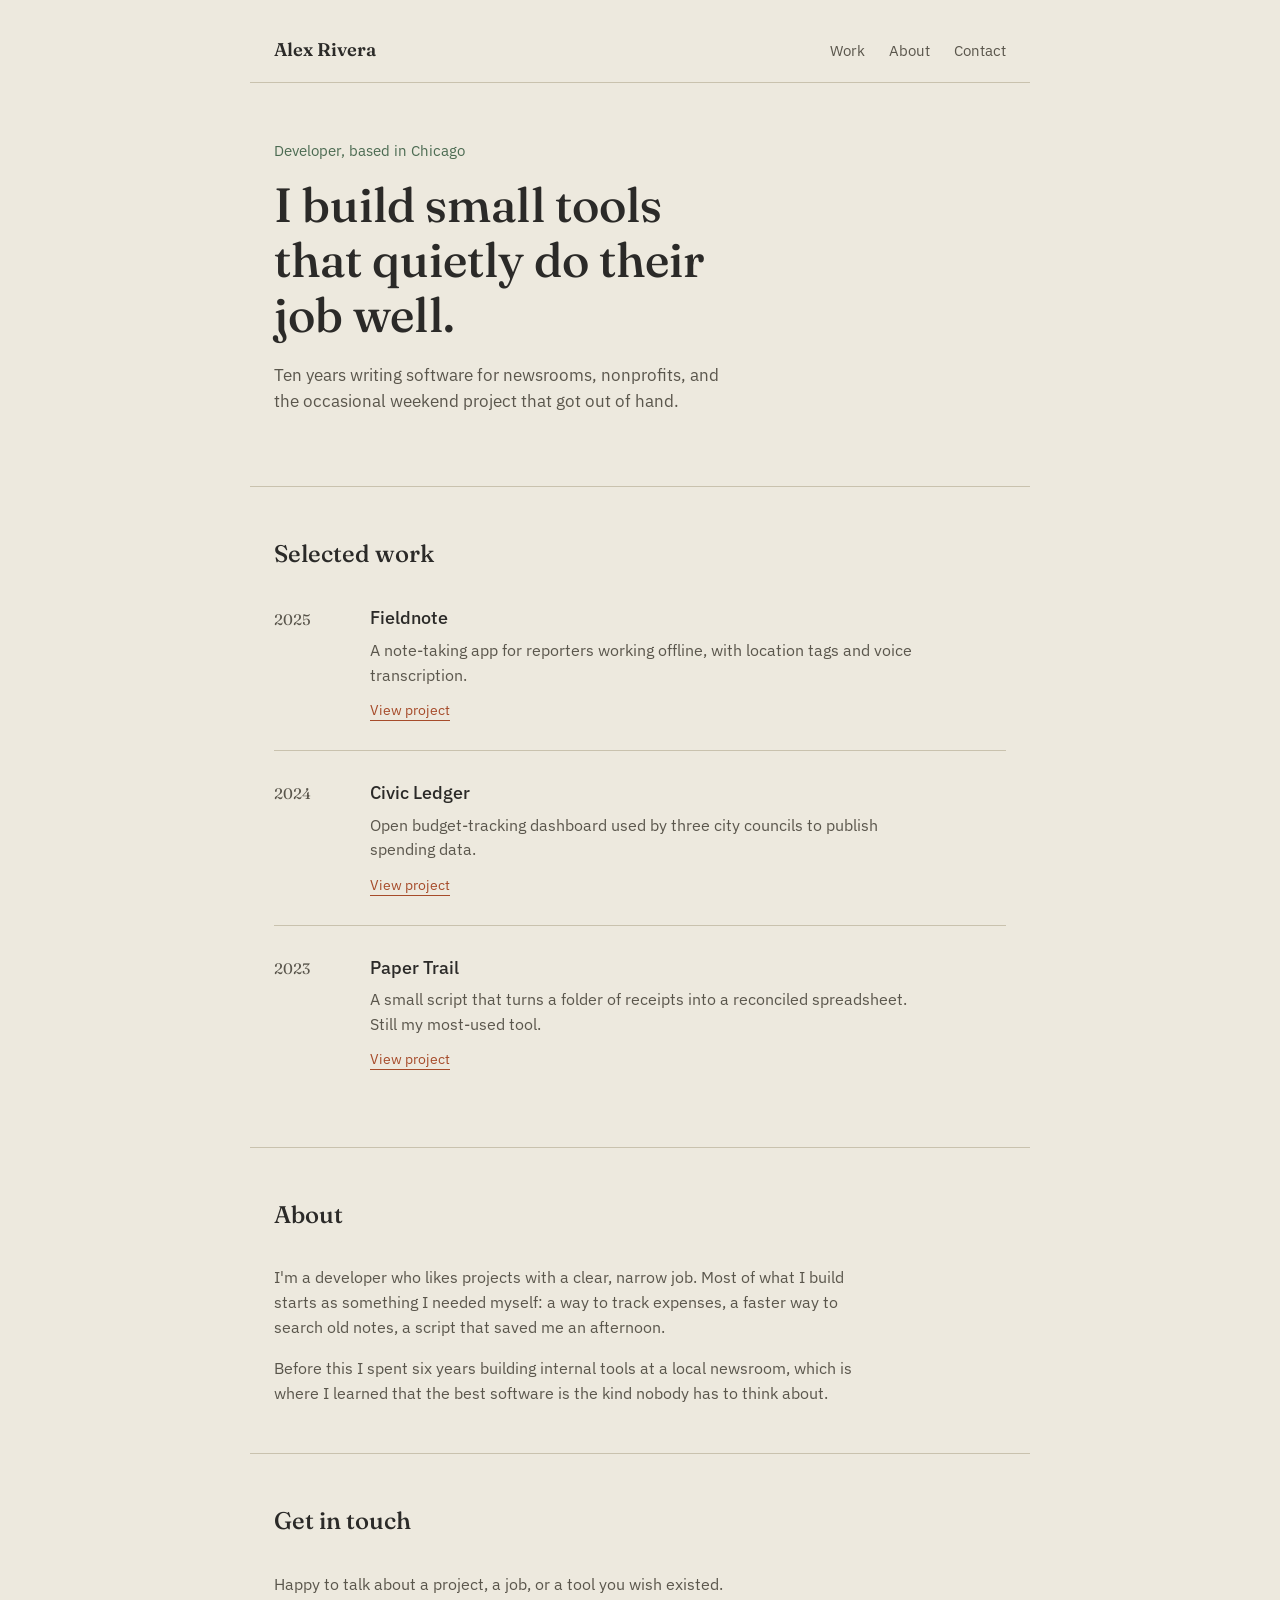
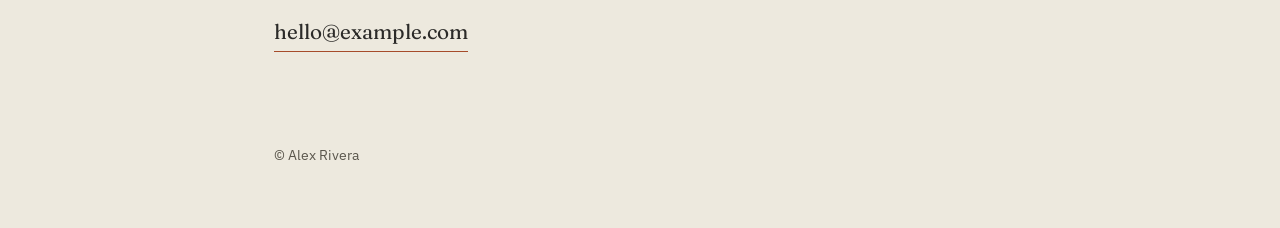
==== index.html @ 6ab623b2 "Add files via upload" ====
<!DOCTYPE html>
<html lang="en">
<head>
<meta charset="UTF-8">
<meta name="viewport" content="width=device-width, initial-scale=1.0">
<title>Alex Rivera — Maker &amp; Developer</title>
<meta name="description" content="Personal site of Alex Rivera, developer and maker of small useful things.">
<link rel="preconnect" href="https://fonts.googleapis.com">
<link rel="preconnect" href="https://fonts.gstatic.com" crossorigin>
<link href="https://fonts.googleapis.com/css2?family=Fraunces:opsz,wght@9..144,400;9..144,500;9..144,600&family=IBM+Plex+Sans:wght@400;500&display=swap" rel="stylesheet">
<link rel="stylesheet" href="style.css">
</head>
<body>

  <header class="topbar">
    <a href="#top" class="wordmark">Alex Rivera</a>
    <nav class="topnav">
      <a href="#work">Work</a>
      <a href="#about">About</a>
      <a href="#contact">Contact</a>
    </nav>
  </header>

  <main id="top">
    <section class="hero">
      <p class="hero-kicker">Developer, based in Chicago</p>
      <h1 class="hero-title">I build small tools<br>that quietly do their job well.</h1>
      <p class="hero-sub">Ten years writing software for newsrooms, nonprofits, and the occasional weekend project that got out of hand.</p>
    </section>

    <section id="work" class="work">
      <h2 class="section-title">Selected work</h2>

      <ul class="work-list">
        <li class="work-item">
          <div class="work-year">2025</div>
          <div class="work-body">
            <h3>Fieldnote</h3>
            <p>A note-taking app for reporters working offline, with location tags and voice transcription.</p>
            <a href="#" class="work-link">View project</a>
          </div>
        </li>
        <li class="work-item">
          <div class="work-year">2024</div>
          <div class="work-body">
            <h3>Civic Ledger</h3>
            <p>Open budget-tracking dashboard used by three city councils to publish spending data.</p>
            <a href="#" class="work-link">View project</a>
          </div>
        </li>
        <li class="work-item">
          <div class="work-year">2023</div>
          <div class="work-body">
            <h3>Paper Trail</h3>
            <p>A small script that turns a folder of receipts into a reconciled spreadsheet. Still my most-used tool.</p>
            <a href="#" class="work-link">View project</a>
          </div>
        </li>
      </ul>
    </section>

    <section id="about" class="about">
      <h2 class="section-title">About</h2>
      <div class="about-body">
        <p>I'm a developer who likes projects with a clear, narrow job. Most of what I build starts as something I needed myself: a way to track expenses, a faster way to search old notes, a script that saved me an afternoon.</p>
        <p>Before this I spent six years building internal tools at a local newsroom, which is where I learned that the best software is the kind nobody has to think about.</p>
      </div>
    </section>

    <section id="contact" class="contact">
      <h2 class="section-title">Get in touch</h2>
      <p class="contact-body">Happy to talk about a project, a job, or a tool you wish existed.</p>
      <a href="mailto:hello@example.com" class="contact-email">hello@example.com</a>
    </section>
  </main>

  <footer class="footer">
    <p>&copy; <span id="year"></span> Alex Rivera</p>
  </footer>

<script src="script.js"></script>
</body>
</html>
---- style.css ----
:root {
  --bg: #EDE9DE;
  --ink: #2B2A28;
  --ink-soft: #5A564C;
  --moss: #4C6B52;
  --sienna: #A64B2A;
  --line: #C9C2AE;
  --serif: 'Fraunces', Georgia, serif;
  --sans: 'IBM Plex Sans', -apple-system, BlinkMacSystemFont, sans-serif;
}

* { box-sizing: border-box; }

html {
  scroll-behavior: smooth;
}

@media (prefers-reduced-motion: reduce) {
  html { scroll-behavior: auto; }
  * { animation: none !important; transition: none !important; }
}

body {
  margin: 0;
  background: var(--bg);
  color: var(--ink);
  font-family: var(--sans);
  line-height: 1.55;
  -webkit-font-smoothing: antialiased;
}

a {
  color: inherit;
}

/* Topbar */

.topbar {
  max-width: 780px;
  margin: 0 auto;
  padding: 2.25rem 1.5rem 1rem;
  display: flex;
  justify-content: space-between;
  align-items: baseline;
  flex-wrap: wrap;
  gap: 0.75rem;
}

.wordmark {
  font-family: var(--serif);
  font-weight: 600;
  font-size: 1.15rem;
  text-decoration: none;
  color: var(--ink);
}

.topnav {
  display: flex;
  gap: 1.5rem;
}

.topnav a {
  text-decoration: none;
  font-size: 0.95rem;
  color: var(--ink-soft);
  border-bottom: 1px solid transparent;
  padding-bottom: 2px;
  transition: border-color 0.15s ease, color 0.15s ease;
}

.topnav a:hover,
.topnav a:focus-visible {
  color: var(--ink);
  border-color: var(--sienna);
}

/* Hero */

.hero {
  max-width: 780px;
  margin: 0 auto;
  padding: 3.5rem 1.5rem 4.5rem;
}

.hero-kicker {
  margin: 0 0 0.9rem;
  font-size: 0.95rem;
  color: var(--moss);
}

.hero-title {
  font-family: var(--serif);
  font-weight: 500;
  font-size: clamp(2rem, 5vw, 3rem);
  line-height: 1.15;
  margin: 0 0 1.25rem;
  max-width: 14ch;
}

.hero-sub {
  max-width: 46ch;
  font-size: 1.05rem;
  color: var(--ink-soft);
  margin: 0;
}

/* Sections */

main section {
  max-width: 780px;
  margin: 0 auto;
  padding: 3rem 1.5rem;
  border-top: 1px solid var(--line);
}

.section-title {
  font-family: var(--serif);
  font-weight: 500;
  font-size: 1.5rem;
  margin: 0 0 2rem;
}

/* Work */

.work-list {
  list-style: none;
  margin: 0;
  padding: 0;
}

.work-item {
  display: grid;
  grid-template-columns: 4.5rem 1fr;
  gap: 1.5rem;
  padding: 1.75rem 0;
  border-top: 1px solid var(--line);
}

.work-item:first-child {
  border-top: none;
  padding-top: 0;
}

.work-year {
  font-family: var(--serif);
  color: var(--ink-soft);
  font-size: 0.95rem;
  padding-top: 0.2rem;
}

.work-body h3 {
  margin: 0 0 0.4rem;
  font-size: 1.1rem;
  font-weight: 500;
}

.work-body p {
  margin: 0 0 0.6rem;
  color: var(--ink-soft);
  max-width: 55ch;
}

.work-link {
  font-size: 0.9rem;
  text-decoration: none;
  color: var(--sienna);
  border-bottom: 1px solid currentColor;
  padding-bottom: 1px;
}

.work-link:hover,
.work-link:focus-visible {
  color: var(--moss);
}

/* About */

.about-body p {
  max-width: 60ch;
  color: var(--ink-soft);
  margin: 0 0 1rem;
}

.about-body p:last-child {
  margin-bottom: 0;
}

/* Contact */

.contact-body {
  color: var(--ink-soft);
  margin: 0 0 1.25rem;
  max-width: 50ch;
}

.contact-email {
  display: inline-block;
  font-family: var(--serif);
  font-size: 1.3rem;
  text-decoration: none;
  color: var(--ink);
  border-bottom: 1px solid var(--sienna);
  padding-bottom: 2px;
}

.contact-email:hover,
.contact-email:focus-visible {
  color: var(--sienna);
}

/* Footer */

.footer {
  max-width: 780px;
  margin: 0 auto;
  padding: 2rem 1.5rem 3rem;
  color: var(--ink-soft);
  font-size: 0.85rem;
}

/* Focus visibility */

a:focus-visible {
  outline: 2px solid var(--moss);
  outline-offset: 2px;
}

/* Responsive */

@media (max-width: 480px) {
  .work-item {
    grid-template-columns: 1fr;
    gap: 0.4rem;
  }
  .topbar {
    padding-top: 1.75rem;
  }
}
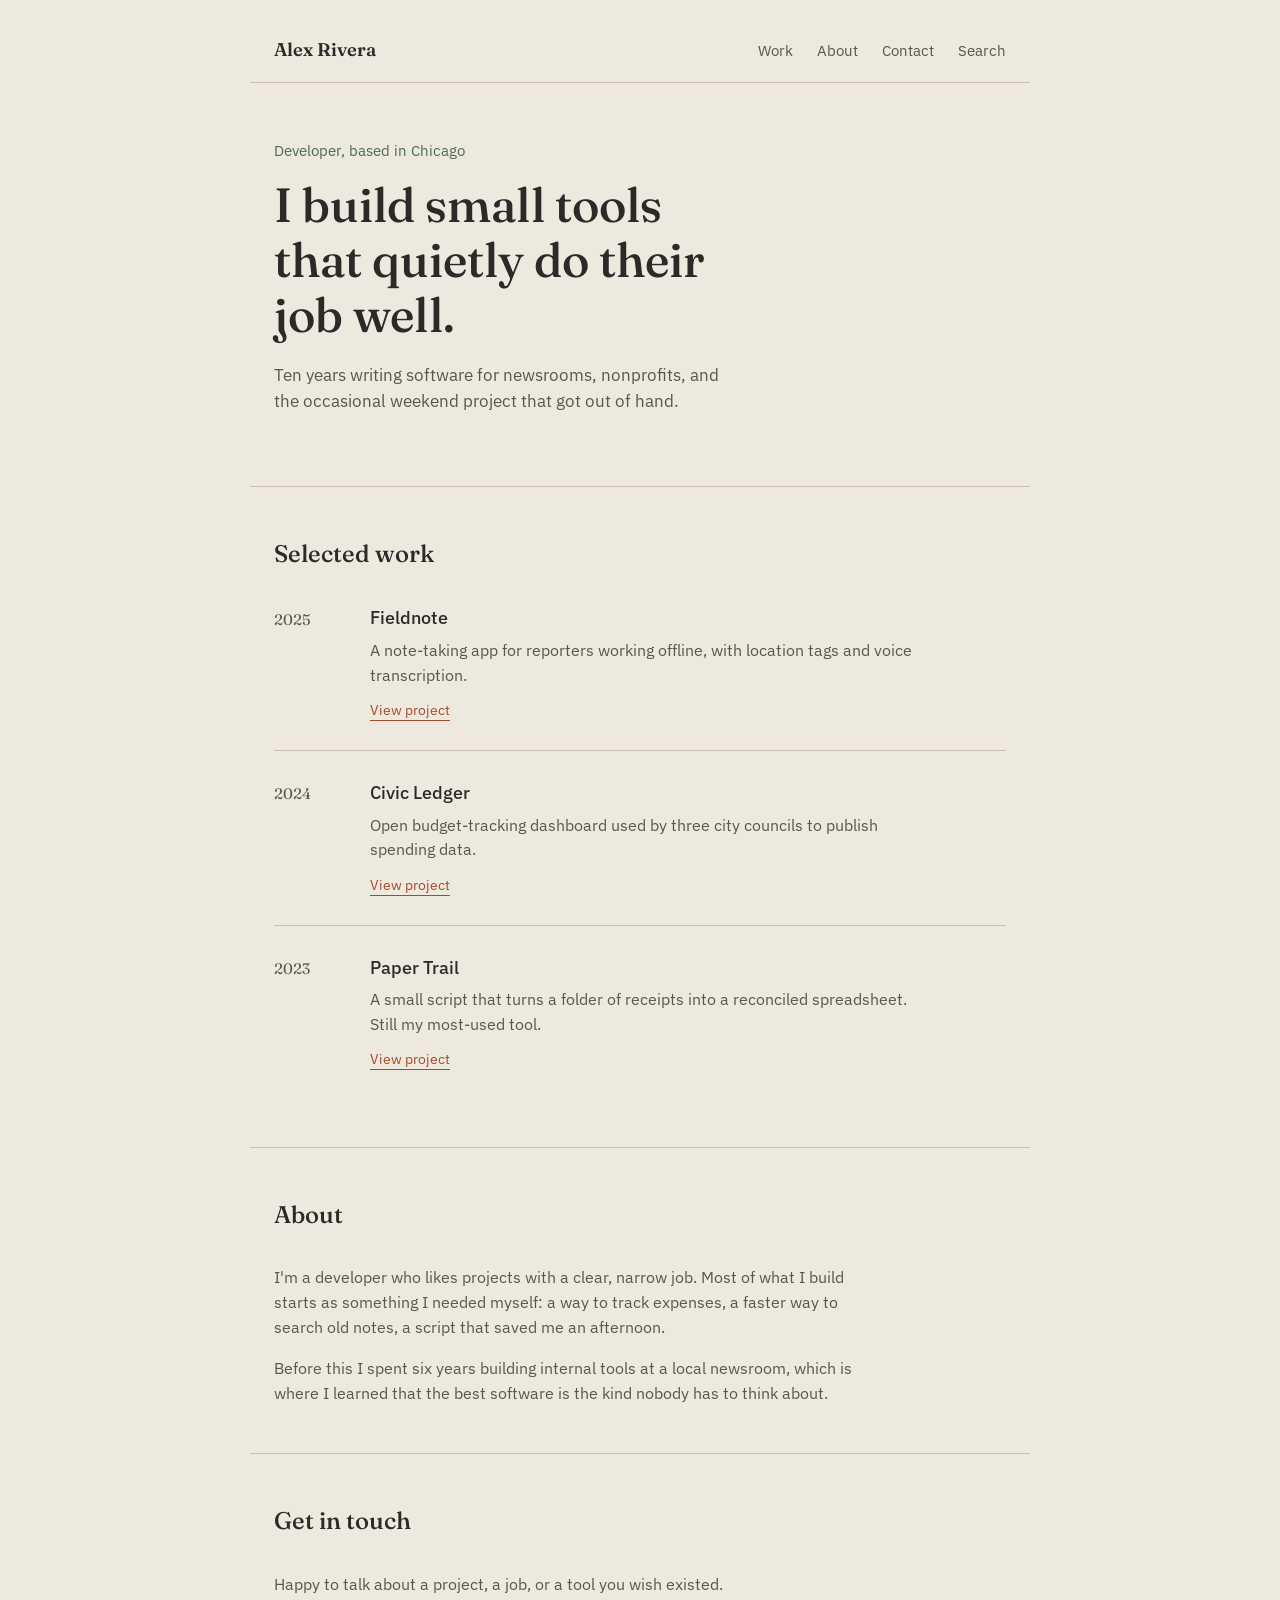
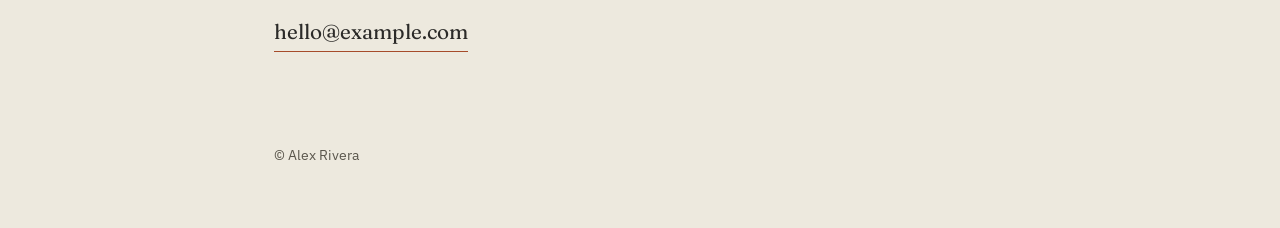
==== commit 3f28f1ec: "Update index.html" ====
--- a/index.html
+++ b/index.html
@@ -18,6 +18,8 @@
       <a href="#work">Work</a>
       <a href="#about">About</a>
       <a href="#contact">Contact</a>
+      <a href="youtube-search.html">Search</a>
+</nav>
     </nav>
   </header>
 
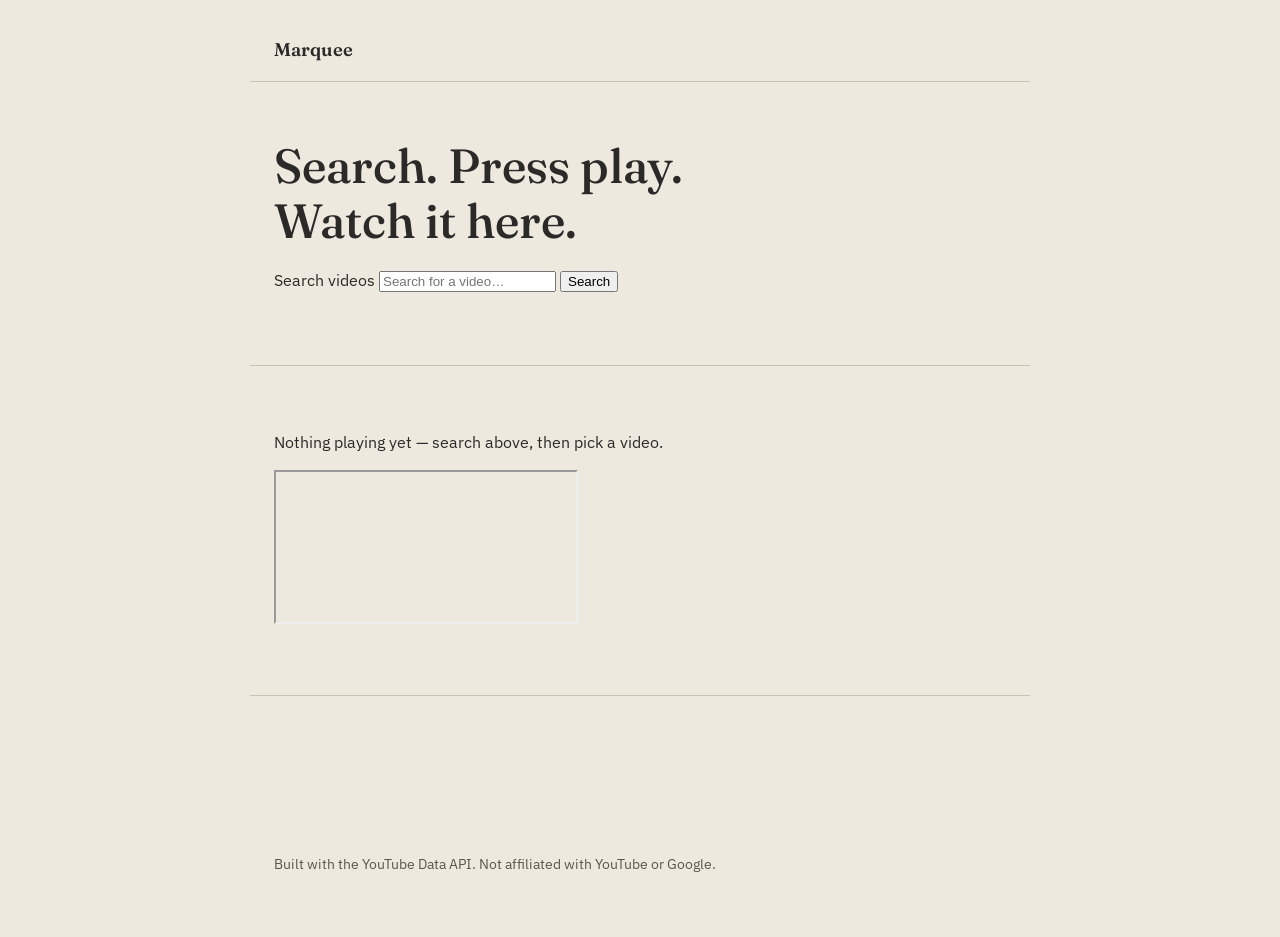
==== commit 0513c969: "Update index.html" ====
--- a/index.html
+++ b/index.html
@@ -3,81 +3,63 @@
 <head>
 <meta charset="UTF-8">
 <meta name="viewport" content="width=device-width, initial-scale=1.0">
-<title>Alex Rivera — Maker &amp; Developer</title>
-<meta name="description" content="Personal site of Alex Rivera, developer and maker of small useful things.">
+<title>Marquee — search and watch</title>
+<meta name="description" content="Search YouTube and watch videos inline.">
 <link rel="preconnect" href="https://fonts.googleapis.com">
 <link rel="preconnect" href="https://fonts.gstatic.com" crossorigin>
-<link href="https://fonts.googleapis.com/css2?family=Fraunces:opsz,wght@9..144,400;9..144,500;9..144,600&family=IBM+Plex+Sans:wght@400;500&display=swap" rel="stylesheet">
+<link href="https://fonts.googleapis.com/css2?family=Fraunces:opsz,wght@9..144,500;9..144,600&family=IBM+Plex+Sans:wght@400;500&display=swap" rel="stylesheet">
 <link rel="stylesheet" href="style.css">
 </head>
 <body>
 
   <header class="topbar">
-    <a href="#top" class="wordmark">Alex Rivera</a>
-    <nav class="topnav">
-      <a href="#work">Work</a>
-      <a href="#about">About</a>
-      <a href="#contact">Contact</a>
-      <a href="youtube-search.html">Search</a>
-</nav>
-    </nav>
+    <a href="#top" class="wordmark">Marquee</a>
   </header>
 
   <main id="top">
     <section class="hero">
-      <p class="hero-kicker">Developer, based in Chicago</p>
-      <h1 class="hero-title">I build small tools<br>that quietly do their job well.</h1>
-      <p class="hero-sub">Ten years writing software for newsrooms, nonprofits, and the occasional weekend project that got out of hand.</p>
+      <h1 class="hero-title">Search. Press play.<br>Watch it here.</h1>
+
+      <form class="search-form" id="yt-form">
+        <label for="yt-query" class="sr-only">Search videos</label>
+        <input
+          type="text"
+          id="yt-query"
+          class="search-input"
+          placeholder="Search for a video…"
+          autocomplete="off"
+          required
+        >
+        <button type="submit" class="search-btn">Search</button>
+      </form>
     </section>
 
-    <section id="work" class="work">
-      <h2 class="section-title">Selected work</h2>
-
-      <ul class="work-list">
-        <li class="work-item">
-          <div class="work-year">2025</div>
-          <div class="work-body">
-            <h3>Fieldnote</h3>
-            <p>A note-taking app for reporters working offline, with location tags and voice transcription.</p>
-            <a href="#" class="work-link">View project</a>
-          </div>
-        </li>
-        <li class="work-item">
-          <div class="work-year">2024</div>
-          <div class="work-body">
-            <h3>Civic Ledger</h3>
-            <p>Open budget-tracking dashboard used by three city councils to publish spending data.</p>
-            <a href="#" class="work-link">View project</a>
-          </div>
-        </li>
-        <li class="work-item">
-          <div class="work-year">2023</div>
-          <div class="work-body">
-            <h3>Paper Trail</h3>
-            <p>A small script that turns a folder of receipts into a reconciled spreadsheet. Still my most-used tool.</p>
-            <a href="#" class="work-link">View project</a>
-          </div>
-        </li>
-      </ul>
+    <section class="screen-section">
+      <div class="screen" id="screen">
+        <div class="screen-placeholder" id="screen-placeholder">
+          <p>Nothing playing yet — search above, then pick a video.</p>
+        </div>
+        <div class="player-wrap" id="player-wrap">
+          <iframe
+            id="player"
+            src=""
+            title="Video player"
+            allow="accelerometer; autoplay; clipboard-write; encrypted-media; gyroscope; picture-in-picture"
+            allowfullscreen
+          ></iframe>
+        </div>
+      </div>
+      <p class="now-playing" id="now-playing"></p>
     </section>
 
-    <section id="about" class="about">
-      <h2 class="section-title">About</h2>
-      <div class="about-body">
-        <p>I'm a developer who likes projects with a clear, narrow job. Most of what I build starts as something I needed myself: a way to track expenses, a faster way to search old notes, a script that saved me an afternoon.</p>
-        <p>Before this I spent six years building internal tools at a local newsroom, which is where I learned that the best software is the kind nobody has to think about.</p>
-      </div>
-    </section>
-
-    <section id="contact" class="contact">
-      <h2 class="section-title">Get in touch</h2>
-      <p class="contact-body">Happy to talk about a project, a job, or a tool you wish existed.</p>
-      <a href="mailto:hello@example.com" class="contact-email">hello@example.com</a>
+    <section class="results-section">
+      <p class="status" id="status"></p>
+      <ul class="results" id="results"></ul>
     </section>
   </main>
 
   <footer class="footer">
-    <p>&copy; <span id="year"></span> Alex Rivera</p>
+    <p>Built with the YouTube Data API. Not affiliated with YouTube or Google.</p>
   </footer>
 
 <script src="script.js"></script>
